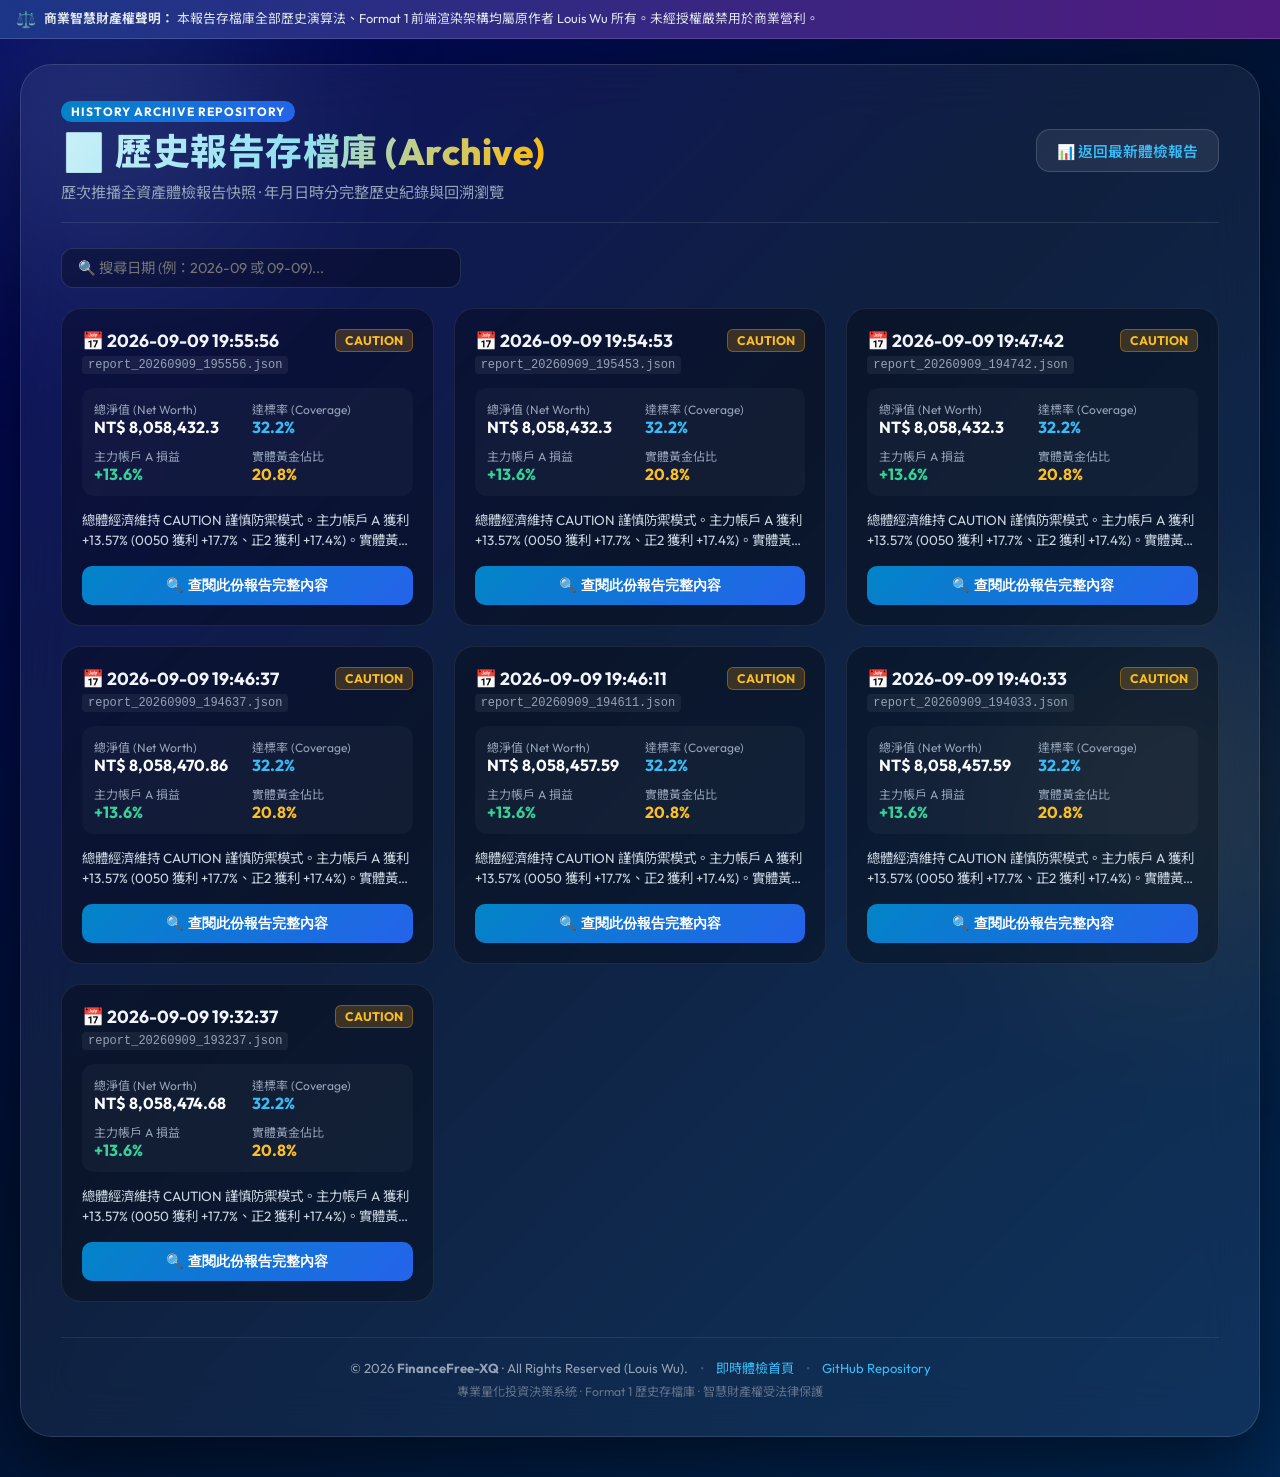
==== Archive/index.html @ 8dd0d5e6 "chore(publish): auto-archive and publish report (2026-09-09 19:55:56)" ====
<!DOCTYPE html>
<html lang="zh-TW">
<head>
  <meta charset="UTF-8" />
  <meta name="viewport" content="width=device-width, initial-scale=1.0" />
  <title>🗄️ 歷史報告存檔庫 (Archive) · FinanceFree-XQ-Pub</title>
  <link rel="preconnect" href="https://fonts.googleapis.com">
  <link rel="preconnect" href="https://fonts.gstatic.com" crossorigin>
  <link href="https://fonts.googleapis.com/css2?family=Outfit:wght@300;400;600;700;800&family=Noto+Sans+TC:wght@300;400;500;700&display=swap" rel="stylesheet">
  <link rel="stylesheet" href="/styles.css" />
  <style>
    .archive-header {
      display: flex;
      justify-content: space-between;
      align-items: center;
      flex-wrap: wrap;
      gap: 15px;
      margin-bottom: 25px;
      padding-bottom: 20px;
      border-bottom: 1px solid rgba(255, 255, 255, 0.1);
    }
    .btn-back {
      display: inline-flex;
      align-items: center;
      gap: 8px;
      background: rgba(255, 255, 255, 0.08);
      border: 1px solid rgba(255, 255, 255, 0.15);
      color: #38bdf8;
      padding: 10px 20px;
      border-radius: 14px;
      text-decoration: none;
      font-weight: 600;
      font-size: 0.92rem;
      transition: all 0.2s ease;
    }
    .btn-back:hover {
      background: rgba(56, 189, 248, 0.15);
      border-color: #38bdf8;
      transform: translateX(-3px);
    }
    .archive-search-box {
      display: flex;
      gap: 12px;
      margin-bottom: 20px;
    }
    .search-input {
      flex: 1;
      max-width: 400px;
      background: rgba(0, 0, 0, 0.3);
      border: 1px solid rgba(255, 255, 255, 0.12);
      border-radius: 12px;
      padding: 10px 16px;
      color: #f8fafc;
      font-size: 0.9rem;
      font-family: inherit;
    }
    .search-input:focus {
      outline: none;
      border-color: #38bdf8;
      box-shadow: 0 0 10px rgba(56, 189, 248, 0.3);
    }
    .archive-card-grid {
      display: grid;
      grid-template-columns: repeat(auto-fill, minmax(360px, 1fr));
      gap: 20px;
      margin-top: 20px;
    }
    .archive-card {
      background: rgba(0, 0, 0, 0.3);
      border: 1px solid rgba(255, 255, 255, 0.08);
      border-radius: 20px;
      padding: 20px;
      display: flex;
      flex-direction: column;
      justify-content: space-between;
      transition: all 0.25s ease;
    }
    .archive-card:hover {
      border-color: rgba(56, 189, 248, 0.4);
      transform: translateY(-4px);
      box-shadow: 0 15px 30px rgba(0, 0, 0, 0.4);
    }
    .archive-card-top {
      display: flex;
      justify-content: space-between;
      align-items: flex-start;
      margin-bottom: 12px;
    }
    .archive-date {
      font-size: 1.1rem;
      font-weight: 700;
      color: #f1f5f9;
    }
    .archive-file-tag {
      font-family: monospace;
      font-size: 0.75rem;
      color: #94a3b8;
      background: rgba(255, 255, 255, 0.06);
      padding: 2px 6px;
      border-radius: 4px;
      margin-top: 4px;
    }
    .archive-metrics {
      display: grid;
      grid-template-columns: 1fr 1fr;
      gap: 10px;
      margin: 14px 0;
      background: rgba(255, 255, 255, 0.03);
      padding: 12px;
      border-radius: 12px;
    }
    .metric-item-label {
      font-size: 0.75rem;
      color: #94a3b8;
      display: block;
    }
    .metric-item-val {
      font-size: 1rem;
      font-weight: 700;
      color: #f8fafc;
    }
    .archive-summary-snippet {
      font-size: 0.84rem;
      color: #cbd5e1;
      line-height: 1.5;
      margin-bottom: 16px;
      display: -webkit-box;
      -webkit-line-clamp: 2;
      -webkit-box-orient: vertical;
      overflow: hidden;
    }
    .btn-load-report {
      width: 100%;
      background: linear-gradient(135deg, #0284c7, #2563eb);
      color: #fff;
      border: none;
      padding: 10px;
      border-radius: 10px;
      font-size: 0.88rem;
      font-weight: 600;
      cursor: pointer;
      display: flex;
      align-items: center;
      justify-content: center;
      gap: 6px;
      transition: all 0.2s ease;
    }
    .btn-load-report:hover {
      background: linear-gradient(135deg, #0369a1, #1d4ed8);
      box-shadow: 0 4px 15px rgba(2, 132, 199, 0.4);
    }
  </style>
</head>
<body>
  <!-- Ambient Glow Background Orbs -->
  <div class="glow-orb orb-1"></div>
  <div class="glow-orb orb-2"></div>

  <!-- Legal Notice Top Strip -->
  <aside class="legal-strip">
    <div class="legal-strip-inner">
      <span class="legal-icon">⚖️</span>
      <span class="legal-text"><strong>商業智慧財產權聲明：</strong> 本報告存檔庫全部歷史演算法、Format 1 前端渲染架構均屬原作者 Louis Wu 所有。未經授權嚴禁用於商業營利。</span>
    </div>
  </aside>

  <div class="main-wrapper">
    <div class="glass-container">
      
      <!-- Archive Top Header -->
      <div class="archive-header">
        <div>
          <div class="brand-badge">HISTORY ARCHIVE REPOSITORY</div>
          <h1 class="gradient-title">🗄️ 歷史報告存檔庫 (Archive)</h1>
          <p class="brand-subtitle">歷次推播全資產體檢報告快照 · 年月日時分完整歷史紀錄與回溯瀏覽</p>
        </div>
        <a href="/" class="btn-back">
          <span>📊 返回最新體檢報告</span>
        </a>
      </div>

      <!-- Search & Filters -->
      <div class="archive-search-box">
        <input type="text" id="archive-search" class="search-input" placeholder="🔍 搜尋日期 (例：2026-09 或 09-09)..." />
      </div>

      <!-- Archive Cards Container -->
      <div id="archive-list" class="archive-card-grid">
        <!-- Rendered dynamically by script below -->
        <div class="archive-card">
          <p style="color:#94a3b8; text-align:center;">載入歷史存檔中...</p>
        </div>
      </div>

      <!-- Footer -->
      <footer class="dashboard-footer">
        <div class="footer-links">
          <span>© 2026 <strong>FinanceFree-XQ</strong> · All Rights Reserved (Louis Wu).</span>
          <span class="footer-dot">•</span>
          <a href="/">即時體檢首頁</a>
          <span class="footer-dot">•</span>
          <a href="https://github.com/louiswu1568/FinanceFree-XQ-Pub.git" target="_blank">GitHub Repository</a>
        </div>
        <p class="footer-legal-tag">專業量化投資決策系統 · Format 1 歷史存檔庫 · 智慧財產權受法律保護</p>
      </footer>
    </div>
  </div>

  <script>
    document.addEventListener('DOMContentLoaded', async () => {
      const container = document.getElementById('archive-list');
      const searchInput = document.getElementById('archive-search');
      let allArchives = [];

      try {
        const res = await fetch('/data/archive_index.json?t=' + Date.now());
        if (!res.ok) throw new Error('Cannot load archive_index.json');
        allArchives = await res.json();
      } catch (e) {
        console.warn('Fallback to current live report as archive record');
        allArchives = [
          {
            "id": "20260909_192300",
            "filename": "report_20260909_192300.json",
            "date_display": "2026-09-09 19:23:00",
            "net_worth": 8058474.68,
            "goal_coverage_pct": 32.23,
            "macro_gate": "CAUTION",
            "port_a_pnl_pct": 13.57,
            "gold_pct": 20.83,
            "summary": "總體經濟維持 CAUTION 謹慎防禦模式。主力帳戶 A 獲利 +13.57%（0050 獲利 +17.7%、正2 獲利 +17.4%）。實體黃金因金價大漲現值達 20.83% 超過上限。"
          }
        ];
      }

      function render(list) {
        container.innerHTML = '';
        if (list.length === 0) {
          container.innerHTML = '<div style="grid-column: 1/-1; text-align:center; padding: 40px; color:#94a3b8;">查無符合條件之歷史報告存檔。</div>';
          return;
        }

        list.forEach(item => {
          const card = document.createElement('div');
          card.className = 'archive-card';
          card.innerHTML = `
            <div>
              <div class="archive-card-top">
                <div>
                  <div class="archive-date">📅 ${item.date_display}</div>
                  <div class="archive-file-tag">${item.filename || item.id}</div>
                </div>
                <span class="badge ${item.macro_gate === 'SAFE_MODE' ? 'badge-safe' : 'badge-caution'}">${item.macro_gate}</span>
              </div>
              <div class="archive-metrics">
                <div>
                  <span class="metric-item-label">總淨值 (Net Worth)</span>
                  <span class="metric-item-val">NT$ ${Number(item.net_worth || 8058475).toLocaleString()}</span>
                </div>
                <div>
                  <span class="metric-item-label">達標率 (Coverage)</span>
                  <span class="metric-item-val" style="color:#38bdf8;">${Number(item.goal_coverage_pct || 32.23).toFixed(1)}%</span>
                </div>
                <div>
                  <span class="metric-item-label">主力帳戶 A 損益</span>
                  <span class="metric-item-val" style="color:#34d399;">+${Number(item.port_a_pnl_pct || 13.57).toFixed(1)}%</span>
                </div>
                <div>
                  <span class="metric-item-label">實體黃金佔比</span>
                  <span class="metric-item-val" style="color:#fbbf24;">${Number(item.gold_pct || 20.83).toFixed(1)}%</span>
                </div>
              </div>
              <p class="archive-summary-snippet">${item.summary || '全資產定時體檢與智能推播報告存檔。'}</p>
            </div>
            <button class="btn-load-report" onclick="window.location.href='/?archive=' + encodeURIComponent('${item.filename || ''}')">
              <span>🔍 查閱此份報告完整內容</span>
            </button>
          `;
          container.appendChild(card);
        });
      }

      render(allArchives);

      searchInput.addEventListener('input', (e) => {
        const q = e.target.value.toLowerCase().trim();
        const filtered = allArchives.filter(a => 
          (a.date_display && a.date_display.toLowerCase().includes(q)) ||
          (a.filename && a.filename.toLowerCase().includes(q)) ||
          (a.summary && a.summary.toLowerCase().includes(q))
        );
        render(filtered);
      });
    });
  </script>
</body>
</html>
---- styles.css ----
/* FinanceFree-XQ-Pub Luxury Glassmorphism Design System (Okinawa 2026 Mobile-Optimized) */

:root {
  --primary: #0077b6;
  --primary-light: #90e0ef;
  --accent: #ffb703;
  --accent-cyan: #48cae4;
  --accent-gold: #fbbf24;
  --bg-grad: linear-gradient(135deg, #03045e 0%, #001233 45%, #002855 100%);
  --card-bg: rgba(255, 255, 255, 0.06);
  --card-border: rgba(255, 255, 255, 0.12);
  --text-main: #f8f9fa;
  --text-muted: #94a3b8;
  --success: #10b981;
  --danger: #ef4444;
  --warning: #f59e0b;
}

* {
  box-sizing: border-box;
  margin: 0;
  padding: 0;
  -webkit-tap-highlight-color: transparent;
}

body {
  font-family: 'Outfit', 'Noto Sans TC', -apple-system, BlinkMacSystemFont, 'Segoe UI', Roboto, sans-serif;
  background: var(--bg-grad);
  color: var(--text-main);
  min-height: 100vh;
  position: relative;
  overflow-x: hidden;
  padding-bottom: 40px;
}

/* Ambient Glowing Orbs */
.glow-orb {
  position: fixed;
  width: 500px;
  height: 500px;
  border-radius: 50%;
  pointer-events: none;
  z-index: 0;
  filter: blur(80px);
}
.orb-1 {
  top: -150px;
  left: -150px;
  background: radial-gradient(circle, rgba(144, 224, 239, 0.18) 0%, rgba(0, 0, 0, 0) 70%);
}
.orb-2 {
  bottom: -150px;
  right: -150px;
  background: radial-gradient(circle, rgba(255, 183, 3, 0.12) 0%, rgba(0, 0, 0, 0) 70%);
}
.orb-3 {
  top: 40%;
  left: 50%;
  transform: translate(-50%, -50%);
  background: radial-gradient(circle, rgba(72, 202, 228, 0.1) 0%, rgba(0, 0, 0, 0) 70%);
}

/* Legal Notice Top Strip */
.legal-strip {
  background: linear-gradient(90deg, rgba(30, 58, 138, 0.9), rgba(88, 28, 135, 0.9));
  border-bottom: 1px solid rgba(255, 255, 255, 0.15);
  padding: 8px 16px;
  font-size: 0.8rem;
  color: #e2e8f0;
  backdrop-filter: blur(10px);
  position: relative;
  z-index: 10;
}
.legal-strip-inner {
  max-width: 1300px;
  margin: 0 auto;
  display: flex;
  align-items: center;
  gap: 8px;
  line-height: 1.4;
}
.legal-icon {
  font-size: 1rem;
  flex-shrink: 0;
}

/* Main Layout Wrapper */
.main-wrapper {
  position: relative;
  z-index: 1;
  max-width: 1320px;
  margin: 25px auto 0;
  padding: 0 20px;
}

/* Frosted Glass Master Container */
.glass-container {
  background: var(--card-bg);
  border: 1px solid var(--card-border);
  border-radius: 32px;
  backdrop-filter: blur(25px);
  -webkit-backdrop-filter: blur(25px);
  box-shadow: 0 30px 70px rgba(0, 0, 0, 0.5);
  padding: 35px 40px;
  animation: fadeIn 0.6s ease-out;
}

@keyframes fadeIn {
  from { opacity: 0; transform: translateY(10px); }
  to { opacity: 1; transform: translateY(0); }
}

/* Header */
.dashboard-header {
  display: flex;
  justify-content: space-between;
  align-items: flex-start;
  flex-wrap: wrap;
  gap: 20px;
  padding-bottom: 25px;
  border-bottom: 1px solid rgba(255, 255, 255, 0.1);
  margin-bottom: 25px;
}
.brand-badge {
  display: inline-block;
  font-size: 0.75rem;
  font-weight: 700;
  letter-spacing: 1px;
  padding: 3px 10px;
  background: linear-gradient(135deg, #0284c7, #2563eb);
  color: #fff;
  border-radius: 20px;
  margin-bottom: 8px;
}
.gradient-title {
  font-size: clamp(1.6rem, 4vw, 2.3rem);
  font-weight: 800;
  background: linear-gradient(120deg, #caf0f8, #90e0ef 50%, #ffb703 100%);
  -webkit-background-clip: text;
  -webkit-text-fill-color: transparent;
  letter-spacing: 0.5px;
  line-height: 1.2;
}
.brand-subtitle {
  font-size: clamp(0.82rem, 2vw, 0.95rem);
  color: #94a3b8;
  margin-top: 5px;
}

.meta-block {
  display: flex;
  flex-direction: column;
  gap: 8px;
}
.meta-pill {
  background: rgba(0, 0, 0, 0.3);
  border: 1px solid rgba(255, 255, 255, 0.08);
  padding: 6px 14px;
  border-radius: 12px;
  display: flex;
  align-items: center;
  justify-content: space-between;
  gap: 15px;
  font-size: 0.82rem;
}
.meta-label {
  color: #94a3b8;
}
.meta-value {
  color: #f1f5f9;
  font-weight: 600;
}

/* Badges */
.badge {
  display: inline-block;
  padding: 3px 9px;
  border-radius: 6px;
  font-size: 0.78rem;
  font-weight: 700;
  white-space: nowrap;
}
.badge-caution {
  background: rgba(245, 158, 11, 0.2);
  color: #fbbf24;
  border: 1px solid rgba(245, 158, 11, 0.4);
}
.badge-warn {
  background: rgba(239, 68, 68, 0.2);
  color: #f87171;
  border: 1px solid rgba(239, 68, 68, 0.4);
}
.badge-safe {
  background: rgba(16, 185, 129, 0.2);
  color: #34d399;
  border: 1px solid rgba(16, 185, 129, 0.4);
}

/* Tabs Navigation (Okinawa Glow Horizontal Swipe Pills) */
.tabs-nav {
  display: flex;
  gap: 10px;
  flex-wrap: wrap;
  margin-bottom: 25px;
  background: rgba(0, 0, 0, 0.25);
  padding: 6px;
  border-radius: 18px;
  border: 1px solid rgba(255, 255, 255, 0.06);
}
.nav-pill {
  background: transparent;
  border: 1px solid transparent;
  color: #94a3b8;
  padding: 10px 18px;
  border-radius: 14px;
  font-size: 0.92rem;
  font-weight: 600;
  cursor: pointer;
  display: flex;
  align-items: center;
  gap: 8px;
  transition: all 0.25s ease;
  white-space: nowrap;
  user-select: none;
}
.nav-pill:hover {
  color: #f1f5f9;
  background: rgba(255, 255, 255, 0.05);
}
.nav-pill.active {
  background: linear-gradient(135deg, rgba(0, 119, 182, 0.8), rgba(2, 132, 199, 0.8));
  color: #ffffff;
  border: 1px solid rgba(144, 224, 239, 0.4);
  box-shadow: 0 4px 15px rgba(0, 119, 182, 0.35);
}

/* Tab Panes */
.tab-pane {
  display: none;
  animation: paneIn 0.3s ease-out;
}
.tab-pane.active {
  display: block;
}
@keyframes paneIn {
  from { opacity: 0; transform: translateY(6px); }
  to { opacity: 1; transform: translateY(0); }
}

/* Glass Card */
.glass-card {
  background: rgba(0, 0, 0, 0.25);
  border: 1px solid rgba(255, 255, 255, 0.08);
  border-radius: 20px;
  padding: 24px;
  position: relative;
}
.glass-card:hover {
  border-color: rgba(255, 255, 255, 0.15);
}

/* KPI Grid */
.kpi-grid {
  display: grid;
  grid-template-columns: repeat(4, 1fr);
  gap: 20px;
}

.kpi-card {
  display: flex;
  flex-direction: column;
  justify-content: space-between;
  transition: transform 0.2s ease, box-shadow 0.2s ease;
}
.kpi-card:hover {
  transform: translateY(-3px);
  box-shadow: 0 12px 25px rgba(0, 0, 0, 0.3);
}

.card-glow-blue { border-top: 3px solid #38bdf8; }
.card-glow-green { border-top: 3px solid #34d399; }
.card-glow-amber { border-top: 3px solid #fbbf24; }
.card-glow-purple { border-top: 3px solid #c084fc; }

.kpi-header {
  display: flex;
  justify-content: space-between;
  align-items: center;
  margin-bottom: 12px;
}
.kpi-tag {
  font-size: 0.8rem;
  font-weight: 700;
  color: #94a3b8;
  letter-spacing: 0.5px;
}
.badge-sub {
  font-size: 0.72rem;
  padding: 2px 7px;
  background: rgba(255, 255, 255, 0.08);
  border-radius: 4px;
  color: #cbd5e1;
}
.badge-sub.positive { color: #34d399; background: rgba(16, 185, 129, 0.15); }
.badge-sub.warn { color: #fbbf24; background: rgba(245, 158, 11, 0.15); }

.kpi-num {
  font-size: 1.75rem;
  font-weight: 800;
  color: #f8fafc;
  margin-bottom: 12px;
  letter-spacing: -0.5px;
}
.kpi-num.positive { color: #34d399; }
.kpi-num.warning { color: #fbbf24; }
.kpi-num.highlight { color: #38bdf8; }

.progress-wrap {
  margin-top: 5px;
}
.progress-info {
  display: flex;
  justify-content: space-between;
  font-size: 0.78rem;
  color: #94a3b8;
  margin-bottom: 5px;
}
.progress-track {
  width: 100%;
  height: 6px;
  background: rgba(255, 255, 255, 0.1);
  border-radius: 4px;
  overflow: hidden;
}
.progress-fill {
  height: 100%;
  background: linear-gradient(90deg, #0284c7, #38bdf8);
  border-radius: 4px;
  transition: width 0.8s ease;
}

.kpi-sub-text {
  display: flex;
  justify-content: space-between;
  align-items: center;
  font-size: 0.8rem;
  color: #94a3b8;
  flex-wrap: wrap;
  gap: 4px;
}
.gain-badge {
  background: rgba(16, 185, 129, 0.2);
  color: #34d399;
  padding: 2px 6px;
  border-radius: 4px;
  font-weight: 700;
}
.alert-pill {
  background: rgba(239, 68, 68, 0.2);
  color: #f87171;
  padding: 2px 6px;
  border-radius: 4px;
  font-weight: 700;
  font-size: 0.75rem;
}
.sub-muted {
  font-size: 0.76rem;
  color: #64748b;
}

/* Summary Card */
.summary-box {
  background: linear-gradient(135deg, rgba(15, 23, 42, 0.8), rgba(30, 41, 59, 0.7));
  border-left: 4px solid #38bdf8;
}
.card-title-bar {
  display: flex;
  justify-content: space-between;
  align-items: center;
  margin-bottom: 12px;
  flex-wrap: wrap;
  gap: 8px;
}
.card-title-bar h3 {
  font-size: 1.15rem;
  font-weight: 700;
  color: #f1f5f9;
}
.card-desc {
  font-size: 0.85rem;
  color: #94a3b8;
  margin-top: 4px;
}
.timestamp-tag {
  font-size: 0.75rem;
  padding: 2px 8px;
  background: rgba(56, 189, 248, 0.15);
  color: #38bdf8;
  border-radius: 4px;
}
.summary-content {
  font-size: 0.95rem;
  color: #cbd5e1;
  line-height: 1.6;
}

/* Luxury Tables with Mobile Responsive Horizontal Scroll */
.table-container {
  overflow-x: auto;
  -webkit-overflow-scrolling: touch;
  margin-top: 15px;
  border-radius: 12px;
}
.table-scroll-hint {
  display: none;
  font-size: 0.75rem;
  color: #38bdf8;
  margin-top: 8px;
  text-align: right;
}

.luxury-table {
  width: 100%;
  border-collapse: collapse;
  font-size: 0.88rem;
  text-align: left;
}
.luxury-table th {
  background: rgba(15, 23, 42, 0.8);
  color: #94a3b8;
  font-weight: 600;
  padding: 12px 14px;
  border-bottom: 1px solid rgba(255, 255, 255, 0.1);
  letter-spacing: 0.3px;
  white-space: nowrap;
}
.luxury-table td {
  padding: 13px 14px;
  border-bottom: 1px solid rgba(255, 255, 255, 0.05);
  color: #f1f5f9;
}
.luxury-table tr:hover td {
  background: rgba(255, 255, 255, 0.03);
}

/* Min-widths for tables on mobile */
.scenarios-table { min-width: 720px; }
#tab-overview .luxury-table { min-width: 600px; }
#tab-targets .luxury-table { min-width: 580px; }
#tab-holdings .luxury-table { min-width: 650px; }

/* Pulse Badge */
.pulse-badge {
  display: inline-flex;
  align-items: center;
  gap: 6px;
  font-size: 0.82rem;
  font-weight: 600;
  color: #34d399;
  background: rgba(16, 185, 129, 0.15);
  padding: 4px 10px;
  border-radius: 20px;
  white-space: nowrap;
}
.pulse-dot {
  width: 8px;
  height: 8px;
  border-radius: 50%;
  background: #34d399;
  box-shadow: 0 0 10px #34d399;
  animation: pulse 1.5s infinite;
}
@keyframes pulse {
  0% { transform: scale(0.9); opacity: 0.7; }
  50% { transform: scale(1.2); opacity: 1; }
  100% { transform: scale(0.9); opacity: 0.7; }
}

/* Table Specific Elements */
.scenario-tag {
  font-family: monospace;
  font-size: 0.82rem;
  font-weight: 700;
  padding: 2px 6px;
  background: rgba(56, 189, 248, 0.15);
  color: #38bdf8;
  border-radius: 4px;
  border: 1px solid rgba(56, 189, 248, 0.3);
  white-space: nowrap;
}
.time-tag {
  font-size: 0.8rem;
  color: #cbd5e1;
  background: rgba(30, 41, 59, 0.7);
  padding: 2px 7px;
  border-radius: 4px;
  display: inline-block;
  white-space: nowrap;
}
.cond-text {
  font-size: 0.84rem;
  line-height: 1.4;
  margin-bottom: 3px;
}
.sub-metrics {
  font-size: 0.76rem;
  color: #94a3b8;
}

.btn-preview {
  background: linear-gradient(135deg, #0284c7, #2563eb);
  color: #fff;
  border: none;
  padding: 6px 14px;
  border-radius: 6px;
  font-size: 0.8rem;
  font-weight: 600;
  cursor: pointer;
  transition: all 0.2s ease;
  white-space: nowrap;
}
.btn-preview:hover {
  background: linear-gradient(135deg, #0369a1, #1d4ed8);
  transform: translateY(-1px);
  box-shadow: 0 4px 12px rgba(2, 132, 199, 0.4);
}

/* Legal Container */
.legal-container {
  background: rgba(15, 23, 42, 0.5);
}
.legal-badge-pill {
  font-size: 0.78rem;
  background: rgba(147, 51, 234, 0.2);
  color: #c084fc;
  padding: 3px 10px;
  border-radius: 12px;
  border: 1px solid rgba(147, 51, 234, 0.3);
}
.legal-clause {
  margin-top: 20px;
  padding-bottom: 18px;
  border-bottom: 1px solid rgba(255, 255, 255, 0.08);
}
.legal-clause h4 {
  font-size: 1rem;
  color: #90e0ef;
  margin-bottom: 8px;
}
.legal-clause p, .legal-clause li {
  font-size: 0.88rem;
  color: #cbd5e1;
  line-height: 1.6;
}
.legal-clause ul {
  padding-left: 20px;
  margin-top: 6px;
}
.citation-code {
  display: inline-block;
  background: rgba(0, 0, 0, 0.4);
  padding: 4px 10px;
  border-radius: 6px;
  color: #38bdf8;
  font-family: monospace;
  font-size: 0.82rem;
  margin-top: 6px;
  border: 1px solid rgba(56, 189, 248, 0.3);
  word-break: break-all;
}

/* Footer */
.dashboard-footer {
  margin-top: 35px;
  padding-top: 20px;
  border-top: 1px solid rgba(255, 255, 255, 0.08);
  text-align: center;
  font-size: 0.82rem;
  color: #64748b;
}
.footer-links {
  display: flex;
  justify-content: center;
  align-items: center;
  gap: 12px;
  margin-bottom: 6px;
  color: #94a3b8;
  flex-wrap: wrap;
}
.footer-links a {
  color: #38bdf8;
  text-decoration: none;
  transition: color 0.2s;
}
.footer-links a:hover {
  color: #90e0ef;
}
.footer-dot {
  color: #475569;
}
.footer-legal-tag {
  font-size: 0.76rem;
  color: #64748b;
  line-height: 1.4;
}

/* Modal */
.modal-backdrop {
  position: fixed;
  top: 0;
  left: 0;
  width: 100vw;
  height: 100vh;
  background: rgba(0, 0, 0, 0.75);
  backdrop-filter: blur(8px);
  display: flex;
  align-items: center;
  justify-content: center;
  z-index: 9999;
  padding: 15px;
}
.modal-box {
  width: 100%;
  max-width: 580px;
  background: #0f172a;
  border: 1px solid rgba(255, 255, 255, 0.15);
  border-radius: 20px;
  padding: 22px;
  box-shadow: 0 25px 50px rgba(0, 0, 0, 0.7);
  animation: modalScale 0.2s ease-out;
  max-height: 90vh;
  overflow-y: auto;
}
@keyframes modalScale {
  from { transform: scale(0.95); opacity: 0; }
  to { transform: scale(1); opacity: 1; }
}
.modal-header {
  display: flex;
  justify-content: space-between;
  align-items: center;
  margin-bottom: 16px;
  border-bottom: 1px solid rgba(255, 255, 255, 0.1);
  padding-bottom: 12px;
}
.modal-badge {
  font-family: monospace;
  font-size: 0.75rem;
  font-weight: 700;
  background: rgba(56, 189, 248, 0.2);
  color: #38bdf8;
  padding: 2px 7px;
  border-radius: 4px;
  display: inline-block;
  margin-bottom: 4px;
}
.modal-header h3 {
  font-size: 1.1rem;
  color: #f8fafc;
}
.modal-close-btn {
  background: transparent;
  border: none;
  color: #94a3b8;
  font-size: 1.6rem;
  cursor: pointer;
  line-height: 1;
  padding: 4px 8px;
}
.modal-close-btn:hover { color: #f8fafc; }
.preview-channel-pill {
  display: inline-block;
  background: #06c755;
  color: #fff;
  font-weight: 700;
  font-size: 0.75rem;
  padding: 3px 9px;
  border-radius: 4px;
  margin-bottom: 12px;
}
.preview-bubble-box {
  background: rgba(30, 41, 59, 0.8);
  border-left: 4px solid #0284c7;
  padding: 16px;
  border-radius: 0 10px 10px 0;
  color: #f1f5f9;
  font-size: 0.92rem;
  line-height: 1.6;
  white-space: pre-wrap;
  word-break: break-word;
}

.mt-4 { margin-top: 24px; }
.flex-between { display: flex; justify-content: space-between; align-items: center; }

/* =========================================================================
   MOBILE RESPONSIVE MEDIA QUERIES (Okinawa 2026 Mobile Standard)
   ========================================================================= */

/* Tablet & Smaller Laptops */
@media (max-width: 1100px) {
  .kpi-grid {
    grid-template-columns: repeat(2, 1fr);
  }
}

/* Mobile Phones (Standard Tablets & Large Phones <768px) */
@media (max-width: 768px) {
  body {
    padding-bottom: 25px;
  }

  .main-wrapper {
    margin: 12px auto 0;
    padding: 0 10px;
  }

  .glass-container {
    padding: 20px 16px;
    border-radius: 22px;
  }

  .dashboard-header {
    flex-direction: column;
    align-items: stretch;
    gap: 15px;
    padding-bottom: 16px;
    margin-bottom: 16px;
  }

  .meta-block {
    width: 100%;
  }

  .meta-pill {
    padding: 8px 12px;
  }

  /* Horizontal Swipe Navigation Bar for Mobile */
  .tabs-nav {
    flex-wrap: nowrap;
    overflow-x: auto;
    -webkit-overflow-scrolling: touch;
    scrollbar-width: none; /* Firefox */
    padding: 5px;
    border-radius: 14px;
    gap: 6px;
    margin-bottom: 20px;
  }
  .tabs-nav::-webkit-scrollbar {
    display: none; /* Chrome, Safari */
  }
  .nav-pill {
    padding: 8px 14px;
    font-size: 0.84rem;
    border-radius: 10px;
  }

  /* KPI Grid on Mobile */
  .kpi-grid {
    grid-template-columns: 1fr;
    gap: 14px;
  }
  .kpi-card {
    padding: 18px 16px;
    border-radius: 16px;
  }
  .kpi-num {
    font-size: 1.55rem;
    margin-bottom: 8px;
  }

  .glass-card {
    padding: 18px 14px;
    border-radius: 16px;
  }

  .table-scroll-hint {
    display: block;
  }

  .table-container {
    margin-top: 10px;
    border: 1px solid rgba(255, 255, 255, 0.08);
  }

  .luxury-table th, .luxury-table td {
    padding: 10px 12px;
    font-size: 0.82rem;
  }

  .modal-box {
    padding: 18px 14px;
  }
  .preview-bubble-box {
    padding: 12px;
    font-size: 0.86rem;
  }
}

/* Small Screen Phones (<480px) */
@media (max-width: 480px) {
  .main-wrapper {
    padding: 0 6px;
  }
  .glass-container {
    padding: 16px 12px;
    border-radius: 18px;
  }
  .gradient-title {
    font-size: 1.45rem;
  }
  .legal-strip {
    font-size: 0.74rem;
    padding: 6px 10px;
  }
  .kpi-num {
    font-size: 1.4rem;
  }
}
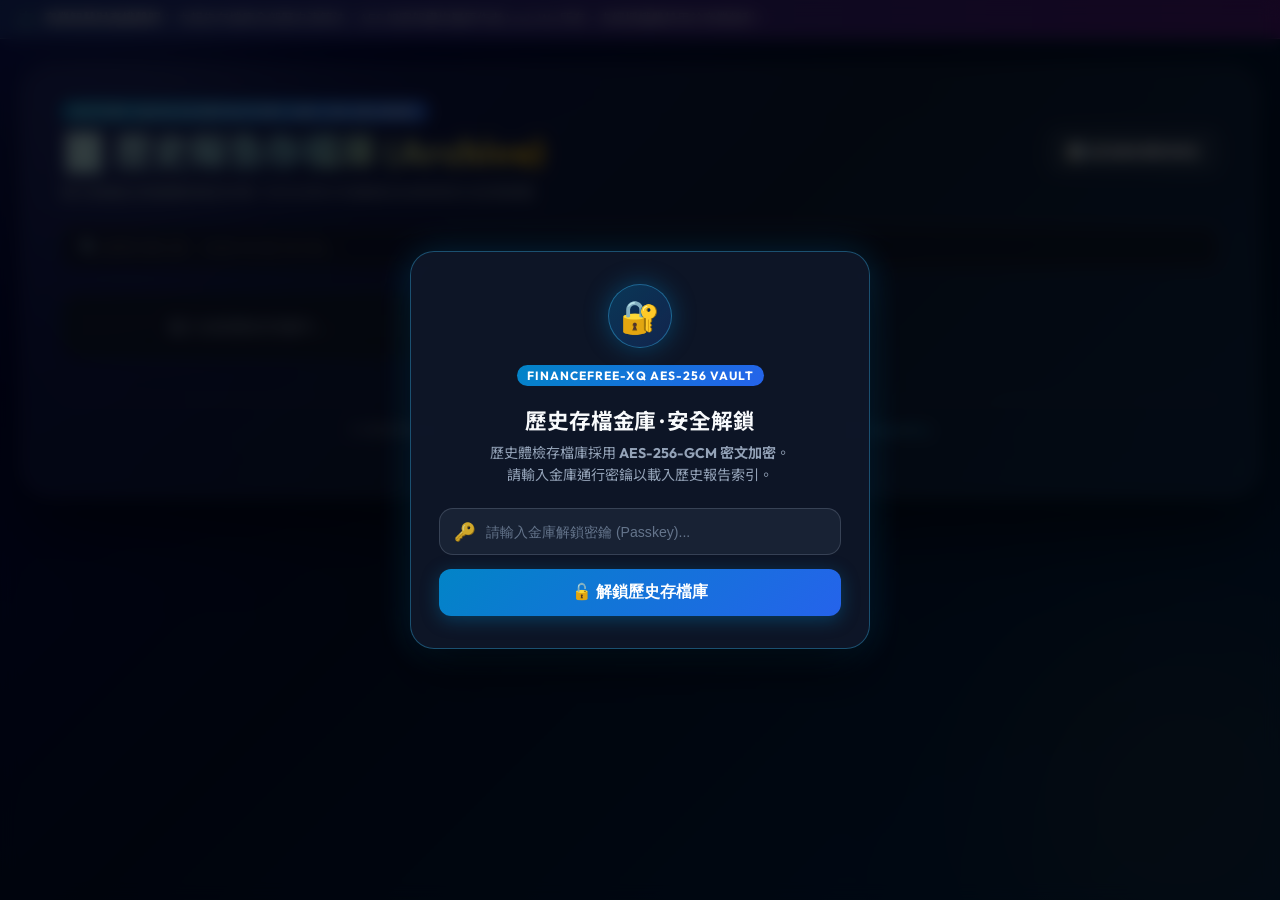
==== commit 6e3bd329: "feat(security): publish AES-256-GCM encrypted report (2026-09-09 21:25:59)" ====
--- a/Archive/index.html
+++ b/Archive/index.html
@@ -3,81 +3,78 @@
 <head>
   <meta charset="UTF-8" />
   <meta name="viewport" content="width=device-width, initial-scale=1.0" />
-  <title>🗄️ 歷史報告存檔庫 (Archive) · FinanceFree-XQ-Pub</title>
+  <title>FinanceFree-XQ · 歷史報告存檔庫 (Archive)</title>
   <link rel="preconnect" href="https://fonts.googleapis.com">
   <link rel="preconnect" href="https://fonts.gstatic.com" crossorigin>
   <link href="https://fonts.googleapis.com/css2?family=Outfit:wght@300;400;600;700;800&family=Noto+Sans+TC:wght@300;400;500;700&display=swap" rel="stylesheet">
-  <link rel="stylesheet" href="/styles.css" />
+  <link rel="stylesheet" href="../styles.css" />
   <style>
     .archive-header {
       display: flex;
       justify-content: space-between;
       align-items: center;
+      margin-bottom: 24px;
       flex-wrap: wrap;
-      gap: 15px;
-      margin-bottom: 25px;
-      padding-bottom: 20px;
-      border-bottom: 1px solid rgba(255, 255, 255, 0.1);
+      gap: 16px;
     }
     .btn-back {
       display: inline-flex;
       align-items: center;
       gap: 8px;
+      padding: 10px 18px;
       background: rgba(255, 255, 255, 0.08);
       border: 1px solid rgba(255, 255, 255, 0.15);
+      color: #f8fafc;
+      border-radius: 12px;
+      font-size: 0.9rem;
+      font-weight: 600;
+      text-decoration: none;
+      transition: all 0.2s ease;
+    }
+    .btn-back:hover {
+      background: rgba(255, 255, 255, 0.15);
+      border-color: #38bdf8;
       color: #38bdf8;
-      padding: 10px 20px;
+      transform: translateY(-2px);
+    }
+    .archive-search-box {
+      margin-bottom: 24px;
+    }
+    .search-input {
+      width: 100%;
+      background: rgba(15, 23, 42, 0.6);
+      border: 1px solid rgba(255, 255, 255, 0.12);
       border-radius: 14px;
-      text-decoration: none;
-      font-weight: 600;
-      font-size: 0.92rem;
-      transition: all 0.2s ease;
-    }
-    .btn-back:hover {
-      background: rgba(56, 189, 248, 0.15);
+      padding: 12px 18px;
+      color: #f8fafc;
+      font-size: 0.95rem;
+      outline: none;
+      transition: border-color 0.2s ease;
+    }
+    .search-input:focus {
       border-color: #38bdf8;
-      transform: translateX(-3px);
-    }
-    .archive-search-box {
-      display: flex;
-      gap: 12px;
-      margin-bottom: 20px;
-    }
-    .search-input {
-      flex: 1;
-      max-width: 400px;
-      background: rgba(0, 0, 0, 0.3);
-      border: 1px solid rgba(255, 255, 255, 0.12);
-      border-radius: 12px;
-      padding: 10px 16px;
-      color: #f8fafc;
-      font-size: 0.9rem;
-      font-family: inherit;
-    }
-    .search-input:focus {
-      outline: none;
-      border-color: #38bdf8;
-      box-shadow: 0 0 10px rgba(56, 189, 248, 0.3);
+      box-shadow: 0 0 15px rgba(56, 189, 248, 0.2);
     }
     .archive-card-grid {
       display: grid;
-      grid-template-columns: repeat(auto-fill, minmax(360px, 1fr));
-      gap: 20px;
-      margin-top: 20px;
+      grid-template-columns: repeat(auto-fill, minmax(320px, 1fr));
+      gap: 18px;
+      margin-bottom: 40px;
     }
     .archive-card {
-      background: rgba(0, 0, 0, 0.3);
+      background: rgba(15, 23, 42, 0.65);
       border: 1px solid rgba(255, 255, 255, 0.08);
-      border-radius: 20px;
+      border-radius: 18px;
       padding: 20px;
       display: flex;
       flex-direction: column;
       justify-content: space-between;
-      transition: all 0.25s ease;
+      transition: transform 0.25s ease, border-color 0.25s ease, box-shadow 0.25s ease;
+      backdrop-filter: blur(12px);
     }
     .archive-card:hover {
+      transform: translateY(-4px);
       border-color: rgba(56, 189, 248, 0.4);
-      transform: translateY(-4px);
       box-shadow: 0 15px 30px rgba(0, 0, 0, 0.4);
     }
     .archive-card-top {
@@ -160,7 +157,7 @@
   <aside class="legal-strip">
     <div class="legal-strip-inner">
       <span class="legal-icon">⚖️</span>
-      <span class="legal-text"><strong>商業智慧財產權聲明：</strong> 本報告存檔庫全部歷史演算法、Format 1 前端渲染架構均屬原作者 Louis Wu 所有。未經授權嚴禁用於商業營利。</span>
+      <span class="legal-text"><strong>商業智慧財產權聲明：</strong> 本報告存檔庫全部歷史演算法、AES 加密架構均屬原作者 Louis Wu 所有。未經授權嚴禁用於商業營利。</span>
     </div>
   </aside>
 
@@ -170,13 +167,15 @@
       <!-- Archive Top Header -->
       <div class="archive-header">
         <div>
-          <div class="brand-badge">HISTORY ARCHIVE REPOSITORY</div>
+          <div class="brand-badge">HISTORY ARCHIVE REPOSITORY (AES-256 SECURED)</div>
           <h1 class="gradient-title">🗄️ 歷史報告存檔庫 (Archive)</h1>
-          <p class="brand-subtitle">歷次推播全資產體檢報告快照 · 年月日時分完整歷史紀錄與回溯瀏覽</p>
+          <p class="brand-subtitle">歷次推播全資產體檢報告快照 · 年月日時分完整歷史紀錄與密文回溯瀏覽</p>
         </div>
-        <a href="/" class="btn-back">
-          <span>📊 返回最新體檢報告</span>
-        </a>
+        <div style="display:flex; gap:10px; align-items:center;">
+          <a href="../" class="btn-back">
+            <span>📊 返回最新體檢報告</span>
+          </a>
+        </div>
       </div>
 
       <!-- Search & Filters -->
@@ -186,9 +185,8 @@
 
       <!-- Archive Cards Container -->
       <div id="archive-list" class="archive-card-grid">
-        <!-- Rendered dynamically by script below -->
         <div class="archive-card">
-          <p style="color:#94a3b8; text-align:center;">載入歷史存檔中...</p>
+          <p style="color:#94a3b8; text-align:center;">載入加密歷史存檔中...</p>
         </div>
       </div>
 
@@ -197,40 +195,110 @@
         <div class="footer-links">
           <span>© 2026 <strong>FinanceFree-XQ</strong> · All Rights Reserved (Louis Wu).</span>
           <span class="footer-dot">•</span>
-          <a href="/">即時體檢首頁</a>
+          <a href="../">即時體檢首頁</a>
           <span class="footer-dot">•</span>
           <a href="https://github.com/louiswu1568/FinanceFree-XQ-Pub.git" target="_blank">GitHub Repository</a>
         </div>
-        <p class="footer-legal-tag">專業量化投資決策系統 · Format 1 歷史存檔庫 · 智慧財產權受法律保護</p>
+        <p class="footer-legal-tag">專業量化投資決策系統 · Format 1 歷史存檔庫 · AES-256 加密防護</p>
       </footer>
     </div>
   </div>
 
+  <!-- Security Vault Unlock Modal (Archive Fallback) -->
+  <div id="vault-modal" class="modal-backdrop" style="display:none;">
+    <div class="vault-dialog">
+      <div class="vault-icon-wrap">
+        <div class="vault-glow-circle">🔐</div>
+      </div>
+      <div class="brand-badge" style="margin-bottom:8px;">FINANCEFREE-XQ AES-256 VAULT</div>
+      <h2 class="vault-modal-title">歷史存檔金庫 · 安全解鎖</h2>
+      <p class="vault-modal-desc">
+        歷史體檢存檔庫採用 <strong>AES-256-GCM 密文加密</strong>。<br>
+        請輸入金庫通行密鑰以載入歷史報告索引。
+      </p>
+
+      <div class="vault-input-group">
+        <span class="input-icon">🔑</span>
+        <input type="password" id="vault-passkey-input" class="vault-input" placeholder="請輸入金庫解鎖密鑰 (Passkey)..." autocomplete="current-password" autofocus />
+      </div>
+
+      <div id="vault-error-msg" class="vault-error" style="display:none;">
+        ⚠️ 通行密鑰錯誤，無法解密歷史存檔，請重新輸入！
+      </div>
+
+      <div class="vault-btn-group">
+        <button type="button" id="btn-vault-unlock" class="btn-vault-unlock">
+          <span>🔓 解鎖歷史存檔庫</span>
+        </button>
+      </div>
+    </div>
+  </div>
+
   <script>
+    /* ==========================================
+       Web Crypto AES-256-GCM Decryption Engine
+       ========================================== */
+    function base64ToUint8Array(base64) {
+      const binaryString = window.atob(base64);
+      const len = binaryString.length;
+      const bytes = new Uint8Array(len);
+      for (let i = 0; i < len; i++) bytes[i] = binaryString.charCodeAt(i);
+      return bytes;
+    }
+
+    async function deriveKeyFromPasskey(passkey) {
+      const enc = new TextEncoder();
+      const hashBuffer = await window.crypto.subtle.digest('SHA-256', enc.encode(passkey.trim()));
+      return await window.crypto.subtle.importKey(
+        'raw',
+        hashBuffer,
+        { name: 'AES-GCM' },
+        false,
+        ['decrypt']
+      );
+    }
+
+    async function decryptPayload(encObj, passkey) {
+      if (!encObj || !encObj.encrypted) return encObj;
+      const cryptoKey = await deriveKeyFromPasskey(passkey);
+      const iv = base64ToUint8Array(encObj.iv);
+      const ciphertext = base64ToUint8Array(encObj.ciphertext);
+      const decryptedBuf = await window.crypto.subtle.decrypt(
+        { name: 'AES-GCM', iv: iv, tagLength: 128 },
+        cryptoKey,
+        ciphertext
+      );
+      const dec = new TextDecoder('utf-8');
+      return JSON.parse(dec.decode(decryptedBuf));
+    }
+
     document.addEventListener('DOMContentLoaded', async () => {
       const container = document.getElementById('archive-list');
       const searchInput = document.getElementById('archive-search');
+      const vaultModal = document.getElementById('vault-modal');
+      const passInput = document.getElementById('vault-passkey-input');
+      const unlockBtn = document.getElementById('btn-vault-unlock');
+      const errorMsg = document.getElementById('vault-error-msg');
+
+      let rawArchiveData = null;
       let allArchives = [];
 
-      try {
-        const res = await fetch('/data/archive_index.json?t=' + Date.now());
+      // 1. Check URL query token
+      const urlParams = new URLSearchParams(window.location.search);
+      const urlToken = urlParams.get('auth') || urlParams.get('key') || urlParams.get('token');
+      if (urlToken && urlToken.trim()) {
+        sessionStorage.setItem('ff_auth_key', urlToken.trim());
+        urlParams.delete('auth');
+        urlParams.delete('key');
+        urlParams.delete('token');
+        const newQuery = urlParams.toString() ? '?' + urlParams.toString() : '';
+        window.history.replaceState({}, document.title, window.location.pathname + newQuery + window.location.hash);
+      }
+
+      async function fetchRawArchive() {
+        const res = await fetch('../data/archive_index.json?t=' + Date.now());
         if (!res.ok) throw new Error('Cannot load archive_index.json');
-        allArchives = await res.json();
-      } catch (e) {
-        console.warn('Fallback to current live report as archive record');
-        allArchives = [
-          {
-            "id": "20260909_192300",
-            "filename": "report_20260909_192300.json",
-            "date_display": "2026-09-09 19:23:00",
-            "net_worth": 8058474.68,
-            "goal_coverage_pct": 32.23,
-            "macro_gate": "CAUTION",
-            "port_a_pnl_pct": 13.57,
-            "gold_pct": 20.83,
-            "summary": "總體經濟維持 CAUTION 謹慎防禦模式。主力帳戶 A 獲利 +13.57%（0050 獲利 +17.7%、正2 獲利 +17.4%）。實體黃金因金價大漲現值達 20.83% 超過上限。"
-          }
-        ];
+        return await res.json();
       }
 
       function render(list) {
@@ -272,7 +340,7 @@
               </div>
               <p class="archive-summary-snippet">${item.summary || '全資產定時體檢與智能推播報告存檔。'}</p>
             </div>
-            <button class="btn-load-report" onclick="window.location.href='/?archive=' + encodeURIComponent('${item.filename || ''}')">
+            <button class="btn-load-report" onclick="window.location.href='../?archive=' + encodeURIComponent('${item.filename || ''}')">
               <span>🔍 查閱此份報告完整內容</span>
             </button>
           `;
@@ -280,17 +348,75 @@
         });
       }
 
-      render(allArchives);
-
-      searchInput.addEventListener('input', (e) => {
-        const q = e.target.value.toLowerCase().trim();
-        const filtered = allArchives.filter(a => 
-          (a.date_display && a.date_display.toLowerCase().includes(q)) ||
-          (a.filename && a.filename.toLowerCase().includes(q)) ||
-          (a.summary && a.summary.toLowerCase().includes(q))
-        );
-        render(filtered);
-      });
+      async function tryDecryptAndRender(key) {
+        if (!rawArchiveData) {
+          rawArchiveData = await fetchRawArchive();
+        }
+        allArchives = await decryptPayload(rawArchiveData, key);
+        if (!Array.isArray(allArchives)) throw new Error('Invalid archive format');
+        vaultModal.style.display = 'none';
+        render(allArchives);
+      }
+
+      // Initial Auth check
+      try {
+        rawArchiveData = await fetchRawArchive();
+        if (!rawArchiveData.encrypted) {
+          allArchives = rawArchiveData;
+          render(allArchives);
+        } else {
+          const sessionKey = sessionStorage.getItem('ff_auth_key');
+          if (sessionKey) {
+            try {
+              await tryDecryptAndRender(sessionKey);
+            } catch (e) {
+              sessionStorage.removeItem('ff_auth_key');
+              vaultModal.style.display = 'flex';
+            }
+          } else {
+            vaultModal.style.display = 'flex';
+          }
+        }
+      } catch (err) {
+        console.error('Failed to load archive index:', err);
+        container.innerHTML = '<div style="grid-column: 1/-1; text-align:center; padding: 40px; color:#ef4444;">無法載入歷史存檔索引，請稍後重試。</div>';
+      }
+
+      // Unlock button handler
+      async function handleUnlock() {
+        const val = passInput.value.trim();
+        if (!val) {
+          errorMsg.textContent = '⚠️ 請輸入金庫通行密鑰！';
+          errorMsg.style.display = 'block';
+          return;
+        }
+        try {
+          await tryDecryptAndRender(val);
+          sessionStorage.setItem('ff_auth_key', val);
+        } catch (e) {
+          errorMsg.textContent = '⚠️ 密鑰錯誤，無法解密歷史存檔庫！';
+          errorMsg.style.display = 'block';
+        }
+      }
+
+      if (unlockBtn) unlockBtn.addEventListener('click', handleUnlock);
+      if (passInput) {
+        passInput.addEventListener('keydown', (e) => {
+          if (e.key === 'Enter') handleUnlock();
+        });
+      }
+
+      if (searchInput) {
+        searchInput.addEventListener('input', (e) => {
+          const q = e.target.value.toLowerCase().trim();
+          const filtered = allArchives.filter(a => 
+            (a.date_display && a.date_display.toLowerCase().includes(q)) ||
+            (a.filename && a.filename.toLowerCase().includes(q)) ||
+            (a.summary && a.summary.toLowerCase().includes(q))
+          );
+          render(filtered);
+        });
+      }
     });
   </script>
 </body>
--- a/styles.css
+++ b/styles.css
@@ -818,3 +818,204 @@
     font-size: 1.4rem;
   }
 }
+
+
+/* ==========================================================================
+   AES-256-GCM Personal Security Vault Modal & Status Badge (Okinawa 2026 Theme)
+   ========================================================================== */
+.vault-dialog {
+  max-width: 460px;
+  width: 90%;
+  text-align: center;
+  padding: 32px 28px;
+  background: rgba(15, 23, 42, 0.92);
+  border: 1px solid rgba(56, 189, 248, 0.35);
+  box-shadow: 0 25px 50px -12px rgba(0, 0, 0, 0.7), 0 0 35px rgba(2, 132, 199, 0.25);
+  backdrop-filter: blur(24px);
+  -webkit-backdrop-filter: blur(24px);
+  border-radius: 24px;
+  animation: vaultPopIn 0.35s cubic-bezier(0.16, 1, 0.3, 1) forwards;
+}
+
+@keyframes vaultPopIn {
+  from {
+    opacity: 0;
+    transform: scale(0.92) translateY(20px);
+  }
+  to {
+    opacity: 1;
+    transform: scale(1) translateY(0);
+  }
+}
+
+.vault-icon-wrap {
+  display: flex;
+  justify-content: center;
+  margin-bottom: 16px;
+}
+
+.vault-glow-circle {
+  width: 64px;
+  height: 64px;
+  border-radius: 50%;
+  background: linear-gradient(135deg, rgba(2, 132, 199, 0.3), rgba(37, 99, 235, 0.2));
+  border: 1px solid rgba(56, 189, 248, 0.4);
+  display: flex;
+  align-items: center;
+  justify-content: center;
+  font-size: 2rem;
+  box-shadow: 0 0 25px rgba(2, 132, 199, 0.4);
+  animation: pulseGlow 3s infinite ease-in-out;
+}
+
+@keyframes pulseGlow {
+  0%, 100% { box-shadow: 0 0 20px rgba(2, 132, 199, 0.3); transform: scale(1); }
+  50% { box-shadow: 0 0 32px rgba(56, 189, 248, 0.6); transform: scale(1.05); }
+}
+
+.vault-modal-title {
+  font-size: 1.35rem;
+  font-weight: 700;
+  color: #f8fafc;
+  margin: 10px 0 8px 0;
+  letter-spacing: -0.01em;
+}
+
+.vault-modal-desc {
+  font-size: 0.88rem;
+  color: #94a3b8;
+  line-height: 1.55;
+  margin-bottom: 22px;
+}
+
+.vault-input-group {
+  display: flex;
+  align-items: center;
+  background: rgba(30, 41, 59, 0.7);
+  border: 1px solid rgba(148, 163, 184, 0.25);
+  border-radius: 14px;
+  padding: 4px 14px;
+  margin-bottom: 14px;
+  transition: all 0.25s ease;
+}
+
+.vault-input-group:focus-within {
+  border-color: #38bdf8;
+  box-shadow: 0 0 0 3px rgba(56, 189, 248, 0.25);
+  background: rgba(30, 41, 59, 0.95);
+}
+
+.input-icon {
+  font-size: 1.1rem;
+  margin-right: 10px;
+  opacity: 0.8;
+}
+
+.vault-input {
+  flex: 1;
+  background: transparent;
+  border: none;
+  color: #f8fafc;
+  font-size: 0.95rem;
+  padding: 10px 0;
+  outline: none;
+}
+
+.vault-input::placeholder {
+  color: #64748b;
+  font-size: 0.88rem;
+}
+
+.btn-toggle-eye {
+  background: transparent;
+  border: none;
+  color: #94a3b8;
+  cursor: pointer;
+  font-size: 1.05rem;
+  padding: 4px;
+  transition: color 0.2s;
+}
+
+.btn-toggle-eye:hover {
+  color: #38bdf8;
+}
+
+.vault-error {
+  background: rgba(239, 68, 68, 0.18);
+  border: 1px solid rgba(239, 68, 68, 0.4);
+  color: #fca5a5;
+  font-size: 0.84rem;
+  padding: 10px 14px;
+  border-radius: 10px;
+  margin-bottom: 14px;
+  text-align: left;
+  animation: shake 0.3s ease-in-out;
+}
+
+@keyframes shake {
+  0%, 100% { transform: translateX(0); }
+  20%, 60% { transform: translateX(-6px); }
+  40%, 80% { transform: translateX(6px); }
+}
+
+.btn-vault-unlock {
+  width: 100%;
+  background: linear-gradient(135deg, #0284c7, #2563eb);
+  color: #ffffff;
+  border: none;
+  padding: 13px 20px;
+  border-radius: 12px;
+  font-size: 0.98rem;
+  font-weight: 700;
+  cursor: pointer;
+  display: flex;
+  align-items: center;
+  justify-content: center;
+  gap: 8px;
+  box-shadow: 0 4px 18px rgba(2, 132, 199, 0.35);
+  transition: all 0.25s ease;
+}
+
+.btn-vault-unlock:hover {
+  background: linear-gradient(135deg, #0369a1, #1d4ed8);
+  box-shadow: 0 6px 24px rgba(2, 132, 199, 0.5);
+  transform: translateY(-1px);
+}
+
+.btn-vault-unlock:active {
+  transform: translateY(0);
+}
+
+.vault-hint-box {
+  margin-top: 20px;
+  background: rgba(255, 255, 255, 0.03);
+  border: 1px solid rgba(255, 255, 255, 0.06);
+  border-radius: 12px;
+  padding: 12px 14px;
+  text-align: left;
+}
+
+.vault-hint-box .hint-title {
+  font-size: 0.78rem;
+  font-weight: 700;
+  color: #38bdf8;
+  margin-bottom: 6px;
+}
+
+.vault-hint-box .hint-body {
+  font-size: 0.76rem;
+  color: #94a3b8;
+  line-height: 1.5;
+}
+
+.vault-badge-locked {
+  background: rgba(239, 68, 68, 0.2) !important;
+  color: #fca5a5 !important;
+  border-color: rgba(239, 68, 68, 0.4) !important;
+}
+
+.vault-badge-unlocked {
+  background: rgba(16, 185, 129, 0.2) !important;
+  color: #6ee7b7 !important;
+  border-color: rgba(16, 185, 129, 0.4) !important;
+}
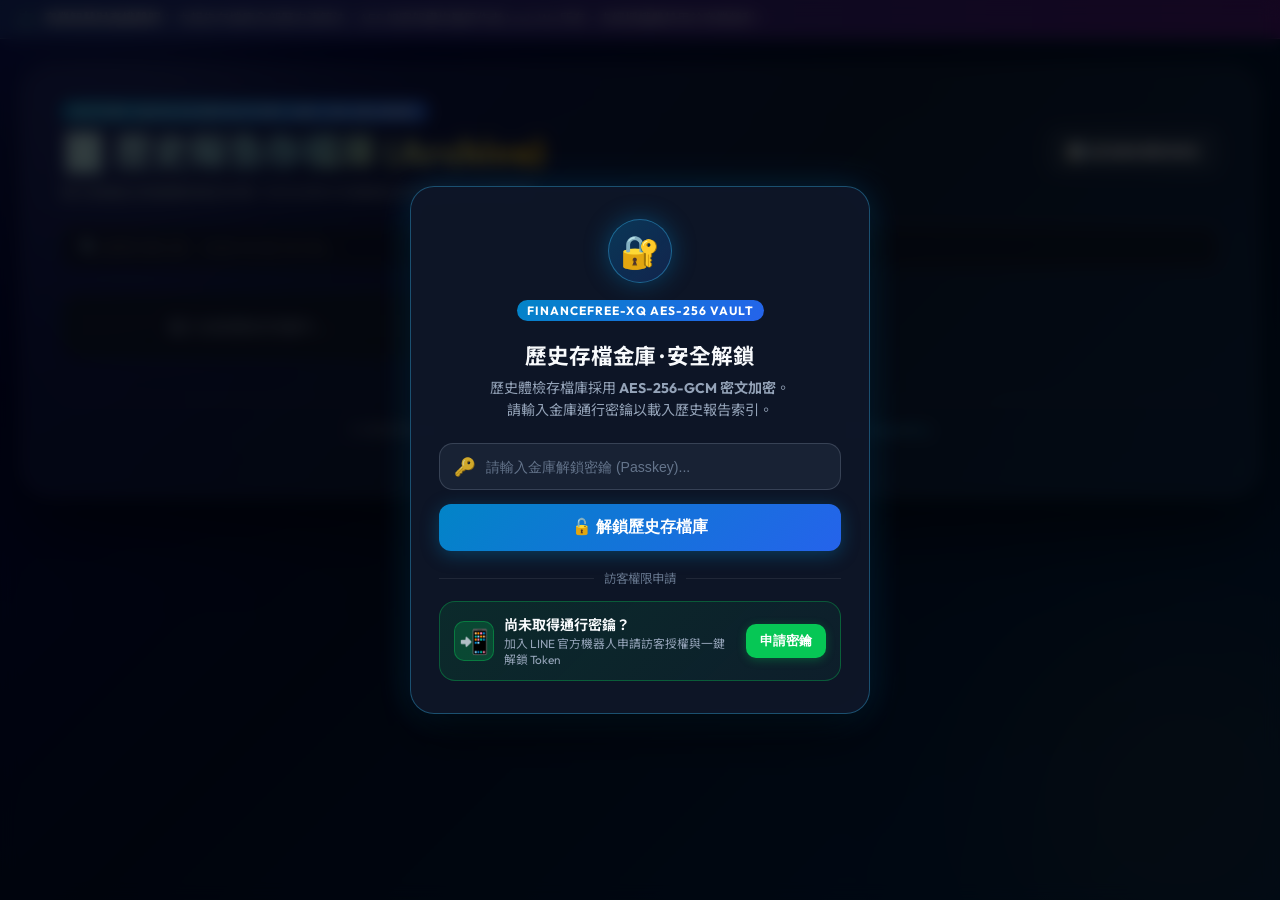
==== commit cd2d289f: "feat(security): add LINE Official Bot passkey application modal (Option B)" ====
--- a/Archive/index.html
+++ b/Archive/index.html
@@ -231,6 +231,24 @@
           <span>🔓 解鎖歷史存檔庫</span>
         </button>
       </div>
+
+      <!-- 訪客 LINE 申辦通道 (方案 B) -->
+      <div class="vault-apply-divider">
+        <span>訪客權限申請</span>
+      </div>
+
+      <div class="vault-apply-card">
+        <div class="apply-card-left">
+          <span class="line-badge-icon">📲</span>
+          <div>
+            <div class="apply-card-title">尚未取得通行密鑰？</div>
+            <div class="apply-card-sub">加入 LINE 官方機器人申請訪客授權與一鍵解鎖 Token</div>
+          </div>
+        </div>
+        <button type="button" id="btn-open-line-apply" class="btn-line-apply">
+          <span>申請密鑰</span>
+        </button>
+      </div>
     </div>
   </div>
 
@@ -273,6 +291,17 @@
     }
 
     document.addEventListener('DOMContentLoaded', async () => {
+
+      const openLineBtn = document.getElementById('btn-open-line-apply');
+      const lineModal = document.getElementById('line-apply-modal');
+      const closeLineBtn = document.getElementById('btn-close-line-modal');
+      const cancelLineBtn = document.getElementById('btn-cancel-line-modal');
+
+      if (openLineBtn && lineModal) openLineBtn.addEventListener('click', () => lineModal.style.display = 'flex');
+      if (closeLineBtn && lineModal) closeLineBtn.addEventListener('click', () => lineModal.style.display = 'none');
+      if (cancelLineBtn && lineModal) cancelLineBtn.addEventListener('click', () => lineModal.style.display = 'none');
+      window.addEventListener('click', (e) => { if (e.target === lineModal) lineModal.style.display = 'none'; });
+    
       const container = document.getElementById('archive-list');
       const searchInput = document.getElementById('archive-search');
       const vaultModal = document.getElementById('vault-modal');
@@ -419,5 +448,58 @@
       }
     });
   </script>
+
+  <!-- LINE Official Bot Application Modal (方案 B 申辦中心) -->
+  <div id="line-apply-modal" class="modal-backdrop" style="display:none;">
+    <div class="line-apply-modal-card">
+      <div style="display:flex; justify-content:space-between; align-items:center; margin-bottom:12px;">
+        <span class="badge badge-safe" style="background:#06c755; color:#fff; border:none;">LINE OFFICIAL BOT</span>
+        <button type="button" id="btn-close-line-modal" style="background:none; border:none; color:#94a3b8; font-size:1.3rem; cursor:pointer;">&times;</button>
+      </div>
+      <h2 style="font-size:1.3rem; font-weight:700; color:#f8fafc; margin-bottom:6px;">📲 LINE 官方帳號 · 訪客密鑰申請</h2>
+      <p style="font-size:0.84rem; color:#94a3b8; line-height:1.5;">
+        本報告系統為 Louis Wu 專利個人量化資產儀表板。如需查閱請透過 LINE 官方帳號提交訪客申請：
+      </p>
+
+      <div class="line-steps-list">
+        <div class="line-step-item">
+          <div class="step-num-badge">1</div>
+          <div>
+            <div class="step-content-title">加入 LINE 官方帳號</div>
+            <div class="step-content-desc">點擊下方按鈕或於 LINE 搜尋官方機器人並加入好友。</div>
+          </div>
+        </div>
+        <div class="line-step-item">
+          <div class="step-num-badge">2</div>
+          <div>
+            <div class="step-content-title">傳送通關申請文字</div>
+            <div class="step-content-desc">在 LINE 對話框傳送：<code>【申請 FinanceFree-XQ 訪客密鑰】您的姓名 / 單位與用途</code>。</div>
+          </div>
+        </div>
+        <div class="line-step-item">
+          <div class="step-num-badge">3</div>
+          <div>
+            <div class="step-content-title">取得 1-Click 解密連結</div>
+            <div class="step-content-desc">核可後，機器人將直接回傳附帶 Token 之專屬連結，點擊即可無縫解鎖！</div>
+          </div>
+        </div>
+      </div>
+
+      <a href="https://line.me/R/ti/p/@financefree-xq" target="_blank" class="line-action-btn-primary">
+        <span>💬 開啟 LINE 官方帳號申請密鑰</span>
+      </a>
+
+      <div style="text-align:center; margin-top:10px;">
+        <span style="font-size:0.75rem; color:#64748b;">
+          備用聯絡信箱：<a href="mailto:louiswu1568@gmail.com?subject=[申請訪客密鑰]%20FinanceFree-XQ%20歷史存檔庫" style="color:#38bdf8; text-decoration:underline;">louiswu1568@gmail.com</a>
+        </span>
+      </div>
+
+      <button type="button" class="btn-close-apply" id="btn-cancel-line-modal">
+        返回密碼輸入
+      </button>
+    </div>
+  </div>
+
 </body>
 </html>
--- a/styles.css
+++ b/styles.css
@@ -1019,3 +1019,201 @@
   color: #6ee7b7 !important;
   border-color: rgba(16, 185, 129, 0.4) !important;
 }
+
+
+/* ==========================================================================
+   LINE Official Bot Passkey Application UI & Sub-Dialog
+   ========================================================================== */
+.vault-apply-divider {
+  display: flex;
+  align-items: center;
+  margin: 18px 0 14px 0;
+  color: #64748b;
+  font-size: 0.78rem;
+}
+
+.vault-apply-divider::before,
+.vault-apply-divider::after {
+  content: "";
+  flex: 1;
+  border-bottom: 1px solid rgba(255, 255, 255, 0.08);
+}
+
+.vault-apply-divider span {
+  padding: 0 10px;
+}
+
+.vault-apply-card {
+  display: flex;
+  align-items: center;
+  justify-content: space-between;
+  background: linear-gradient(135deg, rgba(6, 199, 85, 0.12), rgba(16, 185, 129, 0.06));
+  border: 1px solid rgba(6, 199, 85, 0.35);
+  border-radius: 16px;
+  padding: 12px 14px;
+  text-align: left;
+  gap: 12px;
+  transition: all 0.25s ease;
+}
+
+.vault-apply-card:hover {
+  background: linear-gradient(135deg, rgba(6, 199, 85, 0.2), rgba(16, 185, 129, 0.12));
+  border-color: #06c755;
+  box-shadow: 0 4px 20px rgba(6, 199, 85, 0.2);
+}
+
+.apply-card-left {
+  display: flex;
+  align-items: center;
+  gap: 10px;
+  flex: 1;
+}
+
+.line-badge-icon {
+  font-size: 1.5rem;
+  background: rgba(6, 199, 85, 0.2);
+  width: 40px;
+  height: 40px;
+  border-radius: 10px;
+  display: flex;
+  align-items: center;
+  justify-content: center;
+  flex-shrink: 0;
+  border: 1px solid rgba(6, 199, 85, 0.4);
+}
+
+.apply-card-title {
+  font-size: 0.88rem;
+  font-weight: 700;
+  color: #f8fafc;
+  margin-bottom: 2px;
+}
+
+.apply-card-sub {
+  font-size: 0.74rem;
+  color: #94a3b8;
+  line-height: 1.35;
+}
+
+.btn-line-apply {
+  background: #06c755;
+  color: #ffffff;
+  border: none;
+  padding: 8px 14px;
+  border-radius: 10px;
+  font-size: 0.82rem;
+  font-weight: 700;
+  cursor: pointer;
+  white-space: nowrap;
+  transition: all 0.2s ease;
+  box-shadow: 0 2px 10px rgba(6, 199, 85, 0.3);
+}
+
+.btn-line-apply:hover {
+  background: #05b34c;
+  box-shadow: 0 4px 15px rgba(6, 199, 85, 0.5);
+  transform: translateY(-1px);
+}
+
+/* LINE Application Modal Specifics */
+.line-apply-modal-card {
+  max-width: 480px;
+  width: 90%;
+  background: rgba(15, 23, 42, 0.95);
+  border: 1px solid rgba(6, 199, 85, 0.4);
+  box-shadow: 0 25px 60px -15px rgba(0, 0, 0, 0.8), 0 0 35px rgba(6, 199, 85, 0.2);
+  border-radius: 24px;
+  padding: 28px 24px;
+  text-align: left;
+  backdrop-filter: blur(24px);
+  -webkit-backdrop-filter: blur(24px);
+  animation: vaultPopIn 0.3s ease-out;
+}
+
+.line-steps-list {
+  margin: 16px 0;
+  display: flex;
+  flex-direction: column;
+  gap: 12px;
+}
+
+.line-step-item {
+  display: flex;
+  gap: 12px;
+  background: rgba(255, 255, 255, 0.03);
+  border: 1px solid rgba(255, 255, 255, 0.06);
+  padding: 12px 14px;
+  border-radius: 12px;
+  align-items: flex-start;
+}
+
+.step-num-badge {
+  background: #06c755;
+  color: #fff;
+  font-size: 0.75rem;
+  font-weight: 800;
+  width: 22px;
+  height: 22px;
+  border-radius: 50%;
+  display: flex;
+  align-items: center;
+  justify-content: center;
+  flex-shrink: 0;
+  margin-top: 1px;
+}
+
+.step-content-title {
+  font-size: 0.88rem;
+  font-weight: 700;
+  color: #f8fafc;
+  margin-bottom: 4px;
+}
+
+.step-content-desc {
+  font-size: 0.78rem;
+  color: #94a3b8;
+  line-height: 1.45;
+}
+
+.line-action-btn-primary {
+  display: flex;
+  align-items: center;
+  justify-content: center;
+  gap: 8px;
+  width: 100%;
+  background: linear-gradient(135deg, #06c755, #059669);
+  color: #ffffff;
+  padding: 12px;
+  border-radius: 12px;
+  font-size: 0.95rem;
+  font-weight: 700;
+  text-decoration: none;
+  box-shadow: 0 4px 18px rgba(6, 199, 85, 0.4);
+  transition: all 0.2s ease;
+  margin-top: 8px;
+}
+
+.line-action-btn-primary:hover {
+  background: linear-gradient(135deg, #05b34c, #047857);
+  box-shadow: 0 6px 24px rgba(6, 199, 85, 0.6);
+  transform: translateY(-1px);
+}
+
+.btn-close-apply {
+  width: 100%;
+  background: rgba(255, 255, 255, 0.08);
+  border: 1px solid rgba(255, 255, 255, 0.12);
+  color: #cbd5e1;
+  padding: 10px;
+  border-radius: 10px;
+  font-size: 0.85rem;
+  font-weight: 600;
+  cursor: pointer;
+  margin-top: 10px;
+  transition: all 0.2s ease;
+}
+
+.btn-close-apply:hover {
+  background: rgba(255, 255, 255, 0.14);
+  color: #f8fafc;
+}
